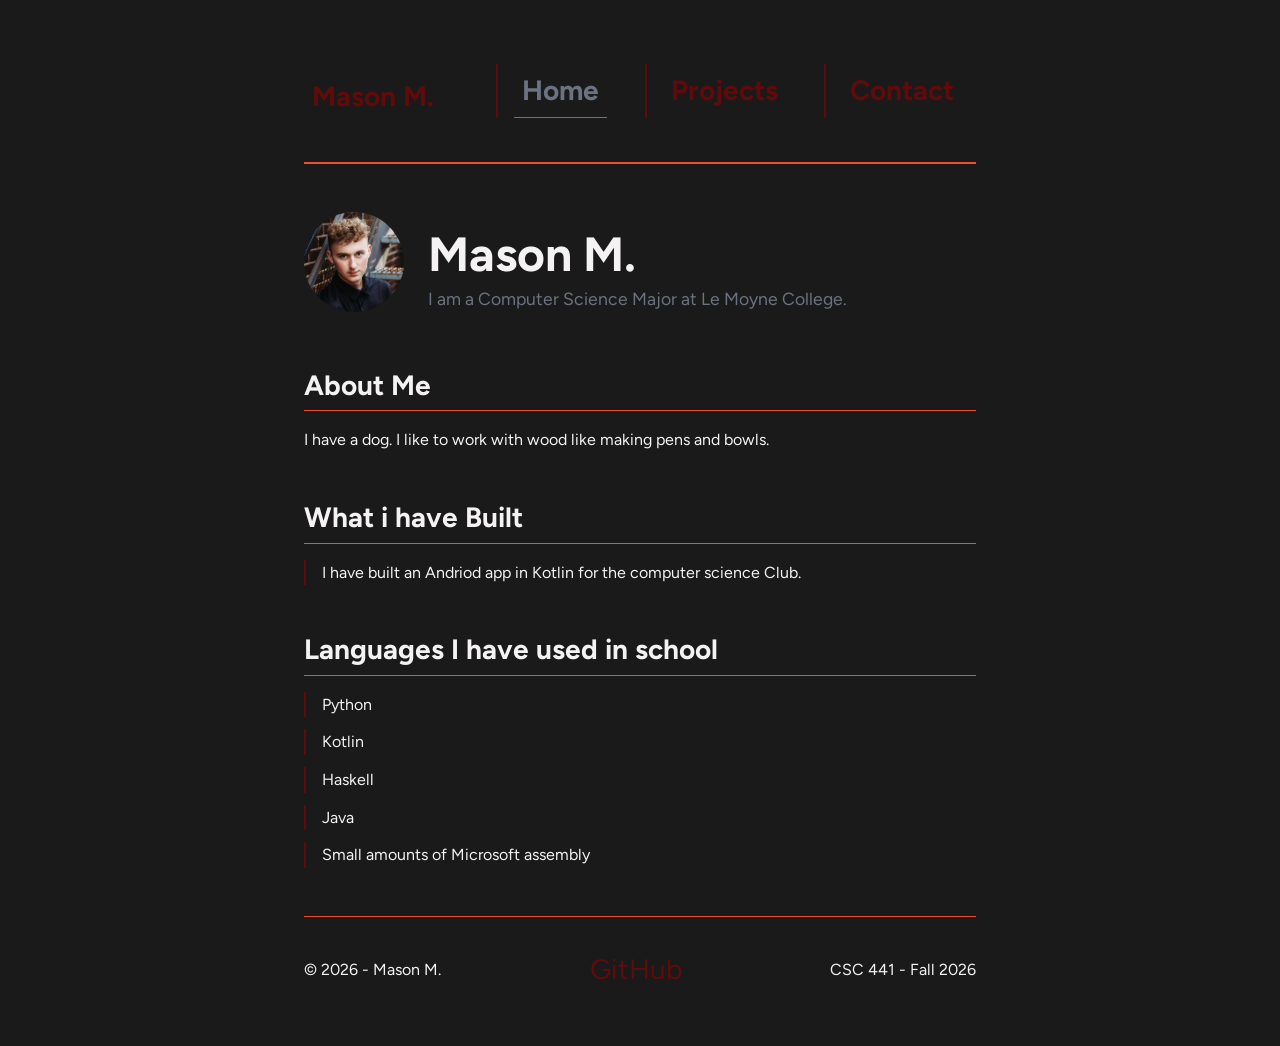
==== index.html @ c5a52460 "Lab 14 Done" ====
<!DOCTYPE html>
<html lang="en">

<head>
    <meta charset="UTF-8">
    <meta name="viewport" content="width=device-width, initial-scale=1.0">
    <title>Mason M.</title>
    <!-- Class 12: Step 1 - a typeface i choose -->
    <link rel="preconnect" href="https://fonts.googleapis.com">
    <link rel="preconnect" href="https://fonts.gstatic.com" crossorigin>
    <link href="https://fonts.googleapis.com/css2?family=Figtree:wght@400;700&display=swap" rel="stylesheet">
    <link rel="stylesheet" href="styles.css">
</head>

<body>
     <!-- Class 12 : step 2 : Navigation-->
     <nav>
        <!-- Lab 13 : Task 5 - name link-->
        <a href="index.html">Mason M.</a>
        <ul>
            <!-- Lab 13 : Task 1 - Adding current to links to -->
            <li><a href="index.html" class="current">Home</a></li>
            <li><a href="projects.html">Projects</a></li>
            <!-- Lab 13 : Task 3 - Adding page 3 nav-->
            <li><a href="contact.html">Contact</a></li>
        </ul>
     </nav>
    <!-- Class 11 - Step 2: the page -->
    <header>
        <!-- Class 12 : Step 3 - an image -->
        <img src="images/me.jpg" alt="Portrait of Mason M." class="portrait">
        <!-- Lab 12 : Task 1 - group the text so it stacks beside the photo -->
        <div>
            <h1>Mason M.</h1>
            <p>I am a Computer Science Major at Le Moyne College.</p>
        </div>
    </header>

    <main>
        <section>
            <h2>About Me</h2>
            <p>I have a dog. I like to work with wood like making pens and bowls.</p>
        </section>

        <section>
            <h2>What i have Built</h2>
            <ul>
                <li>I have built an Andriod app in Kotlin for the computer science Club.</li>
            </ul>
        </section>
        <!-- Lab 11 - Task 2 - make a new section -->
        <section>
            <h2>Languages I have used in school</h2>
            <ul>
                <li>Python</li>
                <li>Kotlin</li>
                <li>Haskell</li>
                <li>Java</li>
                <li>Small amounts of Microsoft assembly</li>
            </ul>
        </section>
    </main>

    <footer>
        <!-- Lab 12 : Task 3 - two things in the footer -->
        <p> © 2026 - Mason M.</p>
        <!-- Lab 11 - Task 3 - a link off my page -->
        <a href="https://github.com/MasonMcManmon/csc441-web-mason.git" target="_blank" rel="noopener">GitHub</a>
        <P>CSC 441 - Fall 2026</P>
    </footer>

</body>

</html>
---- styles.css ----
/* Class 11 - Step 4: Basics */

:root {
    --text: #f4f2f2;
    --text-muted: #6b7280;
    --accent: #600b0b;
    --background: #1a1a1a;
    --border: #ef4f2f;
}

body {
    font-family: "Figtree", system-ui, -apple-system, "Segoe UI", sans-serif;
    color: var(--text);
    background: var(--background);
    line-height: 1.6;
    max-width: 42rem;
    margin: 0 auto;
    padding: 3rem 1.5rem;
}

h1 { 
    font-size: 3.0rem;   /* Class 12: Step 2 - my own scale */
    line-height: 1.1;
    margin-bottom: 0.25rem; 
}

header p { color: var(--text-muted); font-size: 1.1rem; margin-top: 0;}

header {
    /* Lab 12 : Task 4 - let the header stack when there isnt room */
    flex-wrap: wrap;
    display: flex;
    align-items: center;
    gap: 1.5rem;
}

h2 {
    font-size: 1.75rem;
    line-height: 1.2;
    margin-top: 2.5rem;
    border-bottom: 1px solid var(--border);
    padding-bottom: 0.5rem;
    margin-bottom: 1rem;
}

p {
    font-size: 1rem;
    margin-bottom: 1rem;
}

/* Lab 12 : Task 3 - Footer */
/* Lab 14 : Task 4 - footer stacks on narrow screens */
footer { 
    display: flex;
    flex-direction: column;
    gap: 0.5rem;
    align-items: center;
    border-top: 1px solid var(--border);
    padding-top: 1.5rem;
}
/* Lab 14 : Task 4 - footer stacks on narrow screens */
@media (min-width: 48rem) {
    footer {
        flex-direction: row;
        justify-content: space-between;
    }
}

/* Lab 11 - Task 4 - Links */

a {
    color: var(--accent);
    text-decoration: none;
    border-bottom: 1px solid transparent;
    font-size: 1.75rem;
}

a:hover { 
    border-bottom-color: var(--accent);
    font-size: 1.75rem;
}

.portrait {
    width: 100px;
    height: 100px;
    object-fit: cover;
    border-radius: 50px;
}

section {
    margin-bottom: 3rem;
}

/* Lab 12 : Task 3 - list without bullets*/
ul {
    list-style: none;
    padding-left: 0;
}

li {
    margin-bottom: 0.75rem;
    padding-left: 1rem;
    border-left: 2px solid var(--accent);
    border-right: 14px solid transparent;
}

/* Class 13 : Step 3 : The nav bar */
/* Lab 13 : Step 4 - separate the var from the header*/
nav {
    text-decoration: none;
    font-weight: 700;
    padding-bottom: 1rem;
    border-bottom: 2px solid var(--border);
    margin-bottom: 2rem;
    display: flex;
    justify-content: space-between;
    align-items: center;
}


nav a:hover {
    border-bottom-color: var(--accent);

}

/* Lab 13 : Task 1 - Current color style */
nav a.current {
    border-bottom-color: var(--text-muted);
    color: var(--text-muted)
}
/* Lab 13 : Task 5 - On my own */
nav a:focus-visible {
    outline: 2px solid var (--accent); 
}
/* Lab 13 : Task 5 - On my own */
/*Lab 14 : Task 1 - The nav stacks on narrow screens */
nav ul {
    list-style: none;
    padding-left: 0;
    display: flex;
    flex-direction: column;
    align-items: flex-end;
    gap: 0.75rem;
}

nav a {
    display: inline-block;
    padding: 0.25rem 0.5rem;
}
/*Lab 14 : Task 1 - The nav stacks on narrow screens */
@media (min-width: 48rem) {
    nav ul {
        flex-direction: row;
        gap: 1.5rem;
    }
}

/* Class 14 : Task 2 - the cards go in a row*/
.cards {
    display: flex;
    /* Lab 14 : Task 6 - Allow wrapping */
    flex-wrap: wrap;
    /* Class 14 : Task 3 - stack by default */
    flex-direction: column;
    gap: 1.5rem;
}

.card {
    flex: 1;
    padding: 1.5rem;
    border: 1px solid var(--border);
    border-radius: 8px;
}
/* Class 14 : Step 3 - a row when there's room*/
@media (min-width: 48rem) {
    .cards {
        flex-direction: row;
        gap: 1.5rem;
    }
}

/* Lab 14 : Task 5 - Fixed Image size */
img {
    max-width: 100%;
    height: auto;
}
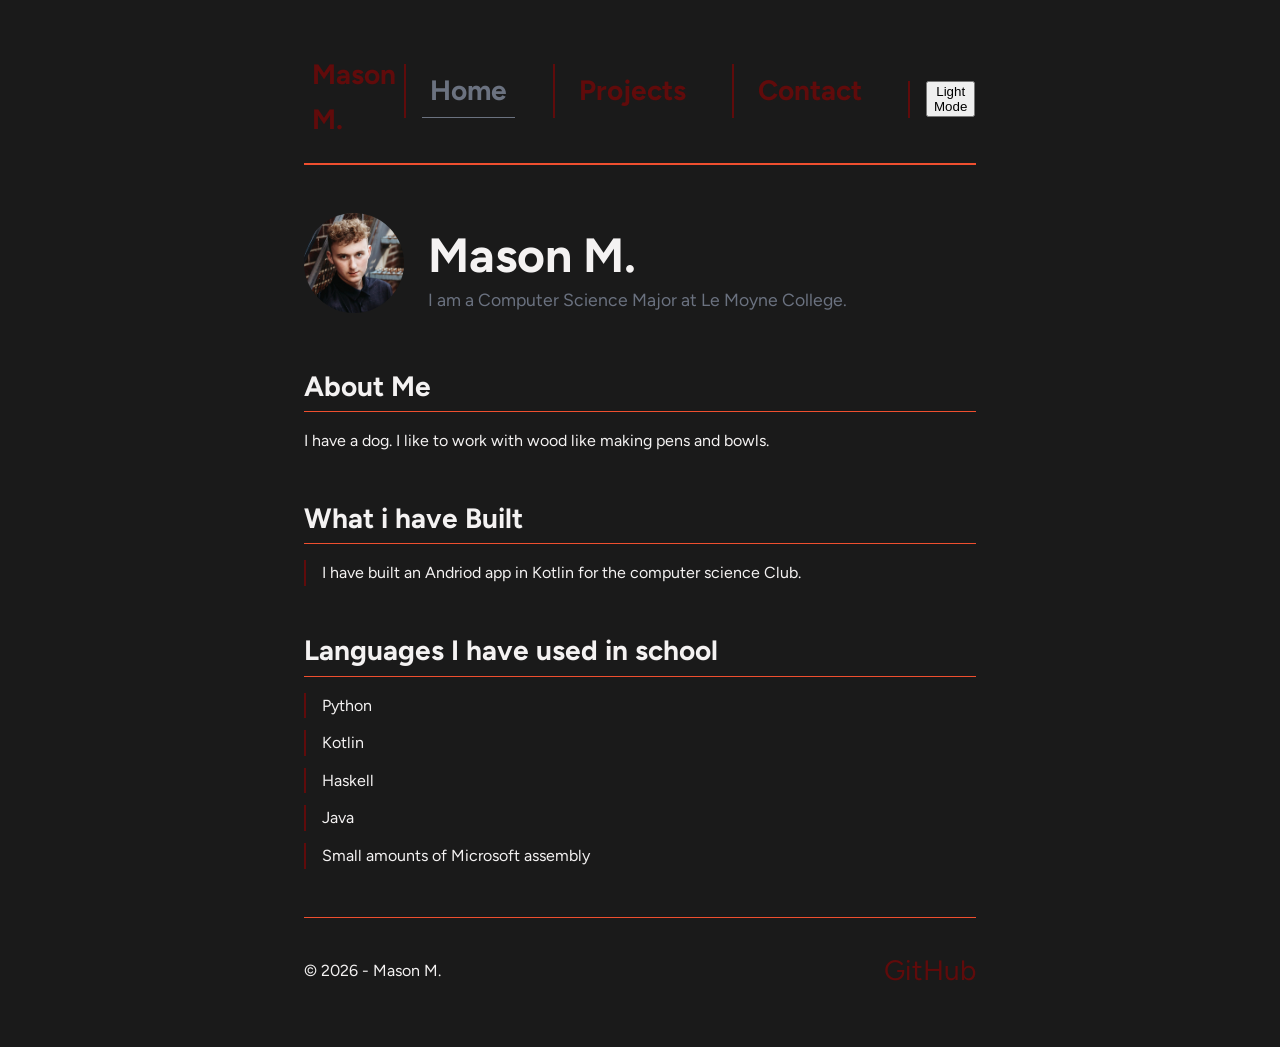
==== commit f5cf0ae2: "S15 Done" ====
--- a/index.html
+++ b/index.html
@@ -10,6 +10,8 @@
     <link rel="preconnect" href="https://fonts.gstatic.com" crossorigin>
     <link href="https://fonts.googleapis.com/css2?family=Figtree:wght@400;700&display=swap" rel="stylesheet">
     <link rel="stylesheet" href="styles.css">
+    <!-- Class 15: Step 1 - My third file -->
+    <script src="script.js" defer></script>
 </head>
 
 <body>
@@ -23,6 +25,8 @@
             <li><a href="projects.html">Projects</a></li>
             <!-- Lab 13 : Task 3 - Adding page 3 nav-->
             <li><a href="contact.html">Contact</a></li>
+            <!-- Class 15 : Step 3 - A Theme Button -->        
+            <li><button id="theme-toggle" type="button">Light Mode</button></li>
         </ul>
      </nav>
     <!-- Class 11 - Step 2: the page -->
@@ -63,10 +67,11 @@
 
     <footer>
         <!-- Lab 12 : Task 3 - two things in the footer -->
-        <p> © 2026 - Mason M.</p>
+         <!-- Class 15 : Step 2 - The year written by Java Script -->
+        <p> © <span id="year"></span> - Mason M.</p>
+        <p> </p>
         <!-- Lab 11 - Task 3 - a link off my page -->
         <a href="https://github.com/MasonMcManmon/csc441-web-mason.git" target="_blank" rel="noopener">GitHub</a>
-        <P>CSC 441 - Fall 2026</P>
     </footer>
 
 </body>
--- a/styles.css
+++ b/styles.css
@@ -185,3 +185,11 @@
     height: auto;
 }
 
+body.Light {
+    --text: Black;
+    --text-muted: Silver;
+    --accent: SkyBlue;
+    --background: White;
+    --border: dimgrey;
+}
+
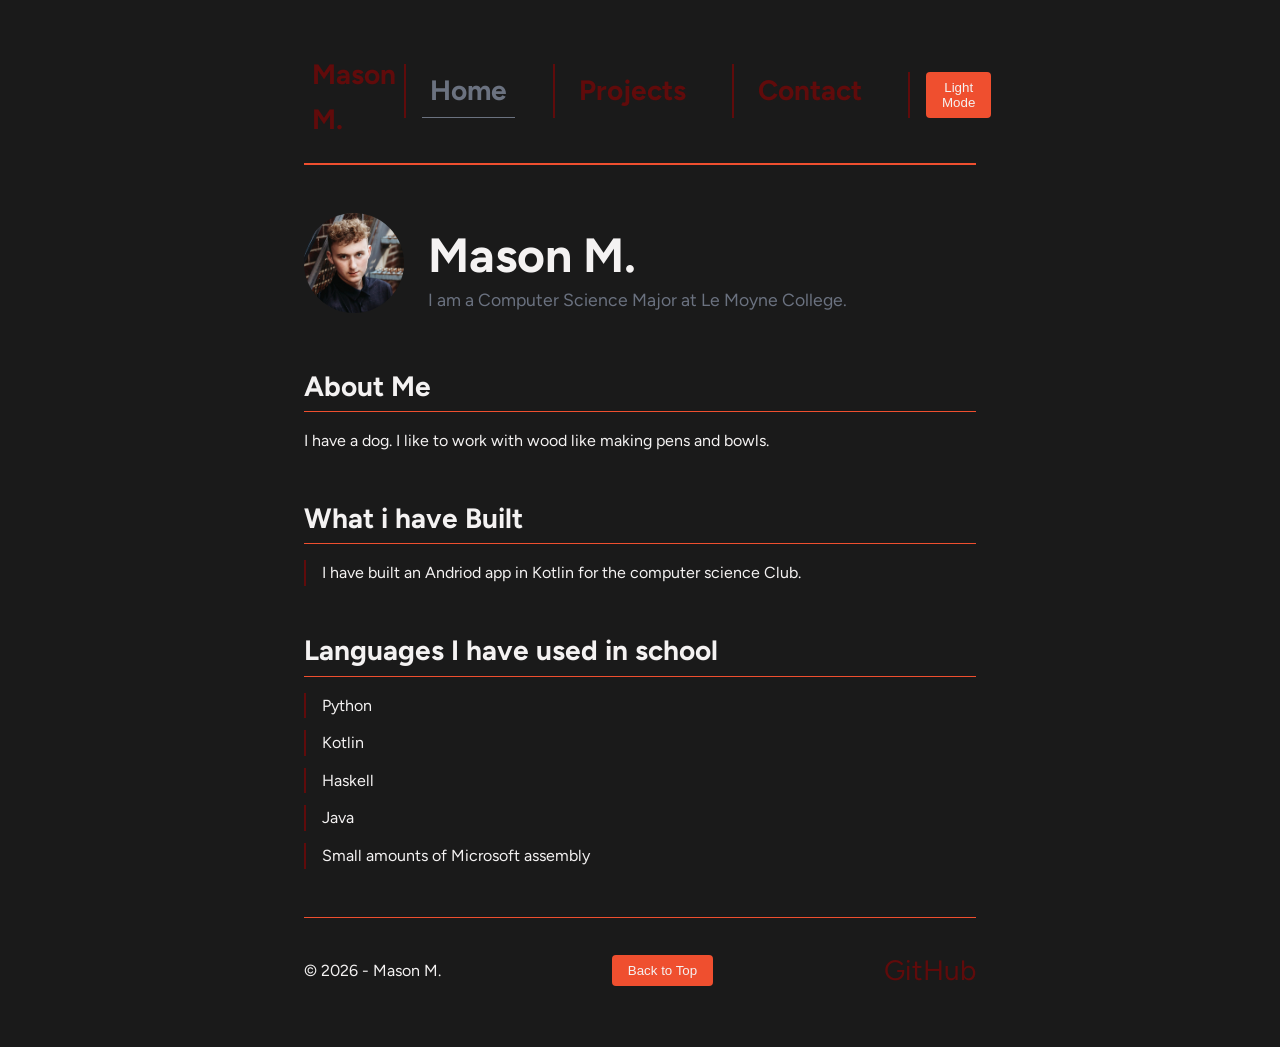
==== commit 6d182624: "Lab 15 Done" ====
--- a/index.html
+++ b/index.html
@@ -69,7 +69,7 @@
         <!-- Lab 12 : Task 3 - two things in the footer -->
          <!-- Class 15 : Step 2 - The year written by Java Script -->
         <p> © <span id="year"></span> - Mason M.</p>
-        <p> </p>
+        <button id="Back-to-top" type="button">Back to Top</button>
         <!-- Lab 11 - Task 3 - a link off my page -->
         <a href="https://github.com/MasonMcManmon/csc441-web-mason.git" target="_blank" rel="noopener">GitHub</a>
     </footer>
--- a/styles.css
+++ b/styles.css
@@ -187,9 +187,17 @@
 
 body.Light {
     --text: Black;
-    --text-muted: Silver;
-    --accent: SkyBlue;
+    --text-muted: rgb(62, 60, 60);
+    --accent: #600b0b;
     --background: White;
-    --border: dimgrey;
-}
-
+    --border: #ef4f2f;
+}
+
+button {
+    background-color: var(--border);
+    color: var(--text);
+    border: none;
+    padding: 0.5rem 1rem;
+    border-radius: 4px;
+    cursor: pointer;
+}
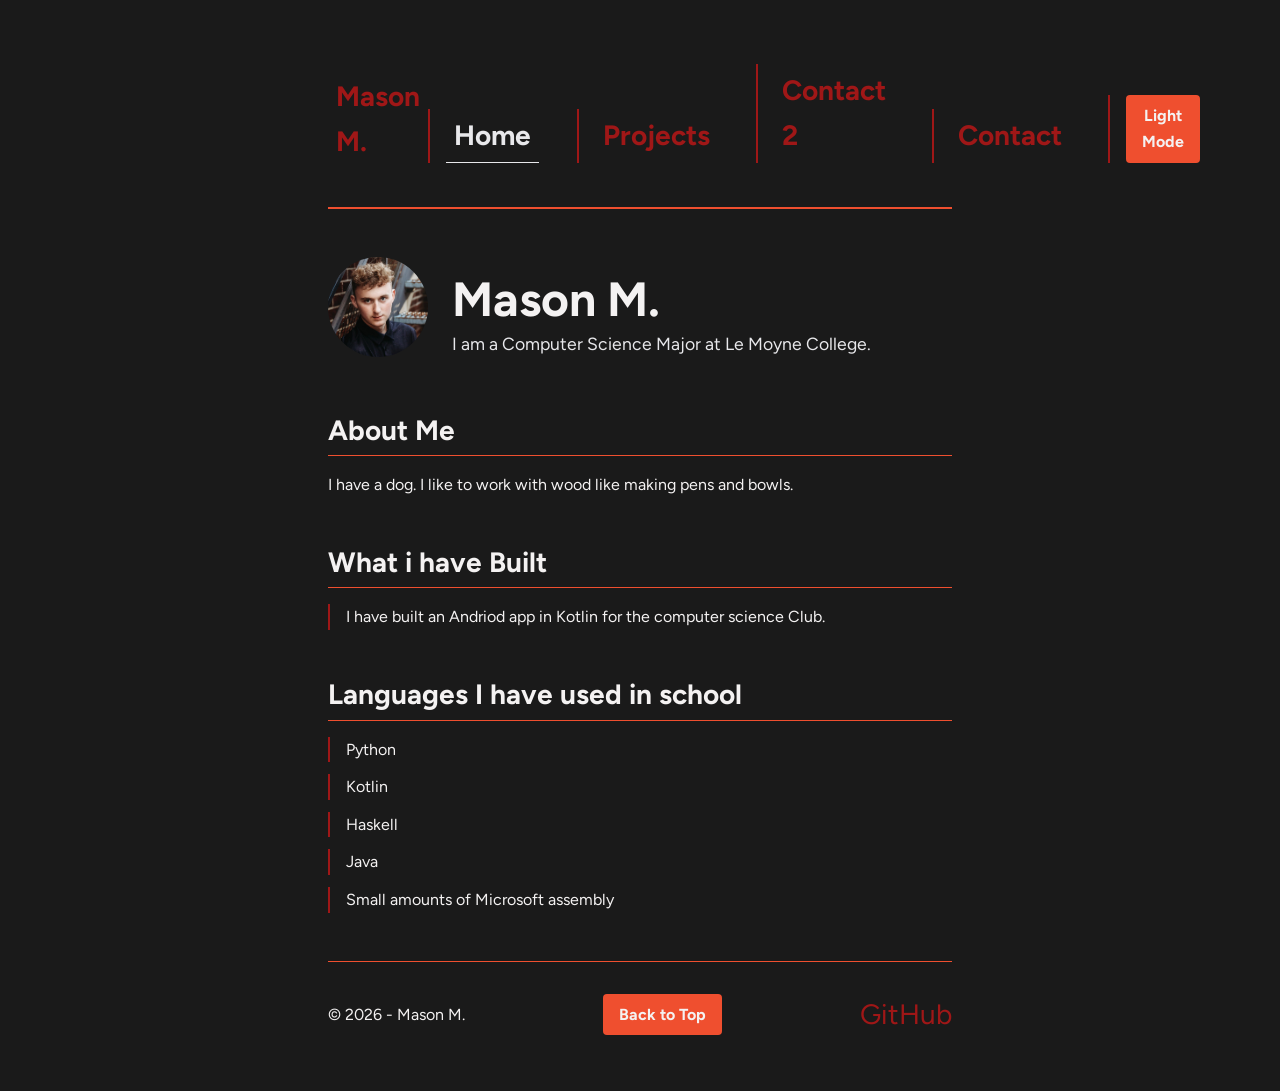
==== commit a4a56ba7: "S16 Done" ====
--- a/index.html
+++ b/index.html
@@ -23,6 +23,12 @@
             <!-- Lab 13 : Task 1 - Adding current to links to -->
             <li><a href="index.html" class="current">Home</a></li>
             <li><a href="projects.html">Projects</a></li>
+
+
+            <!-- Class 16 : Step 1 - The contact page 2 link -->
+            <li><a href="contact2.html">Contact 2</a></li>
+
+
             <!-- Lab 13 : Task 3 - Adding page 3 nav-->
             <li><a href="contact.html">Contact</a></li>
             <!-- Class 15 : Step 3 - A Theme Button -->        
--- a/styles.css
+++ b/styles.css
@@ -1,9 +1,14 @@
+/* Class 16 : Step 3 - padding count inside width not on top of  */
+* {
+    box-sizing: border-box;
+}
+
 /* Class 11 - Step 4: Basics */
 
 :root {
     --text: #f4f2f2;
-    --text-muted: #6b7280;
-    --accent: #600b0b;
+    --text-muted: #e8e8eb;
+    --accent: #9f1717;
     --background: #1a1a1a;
     --border: #ef4f2f;
 }
@@ -188,16 +193,58 @@
 body.Light {
     --text: Black;
     --text-muted: rgb(62, 60, 60);
-    --accent: #600b0b;
+    --accent: #9f1717;
     --background: White;
     --border: #ef4f2f;
 }
 
 button {
+    font: inherit;
+    font-weight: 700;
     background-color: var(--border);
     color: var(--text);
     border: none;
     padding: 0.5rem 1rem;
     border-radius: 4px;
     cursor: pointer;
+}
+
+/* Class 16 : Step 3 - the form */
+
+form label {
+    display: block;
+    font-weight: 700;
+    margin-bottom: 0.25rem;
+}
+
+form input, form textarea {
+    font: inherit;
+    width: 100%;
+    padding: 0.5rem;
+    border: 1px solid var(--border);
+    scroll-padding-block-start: 5px;
+    border-radius: 4px;
+    background-color: var(--background);
+    color: var(--text);
+}
+
+form input:focus, form textarea:focus {
+    outline: 2px solid var(--accent);
+    outline-offset: 2px;
+}
+
+form button {
+    font: inherit;
+    font-weight: 700;
+    color: var(--text);
+    background-color: var(--text-muted);
+    border: none;
+    border-radius: 4px;
+    padding: 0.6rem;
+    cursor: pointer;
+}
+
+#form-status {
+    font-weight: 700;
+    color: var(red)
 }
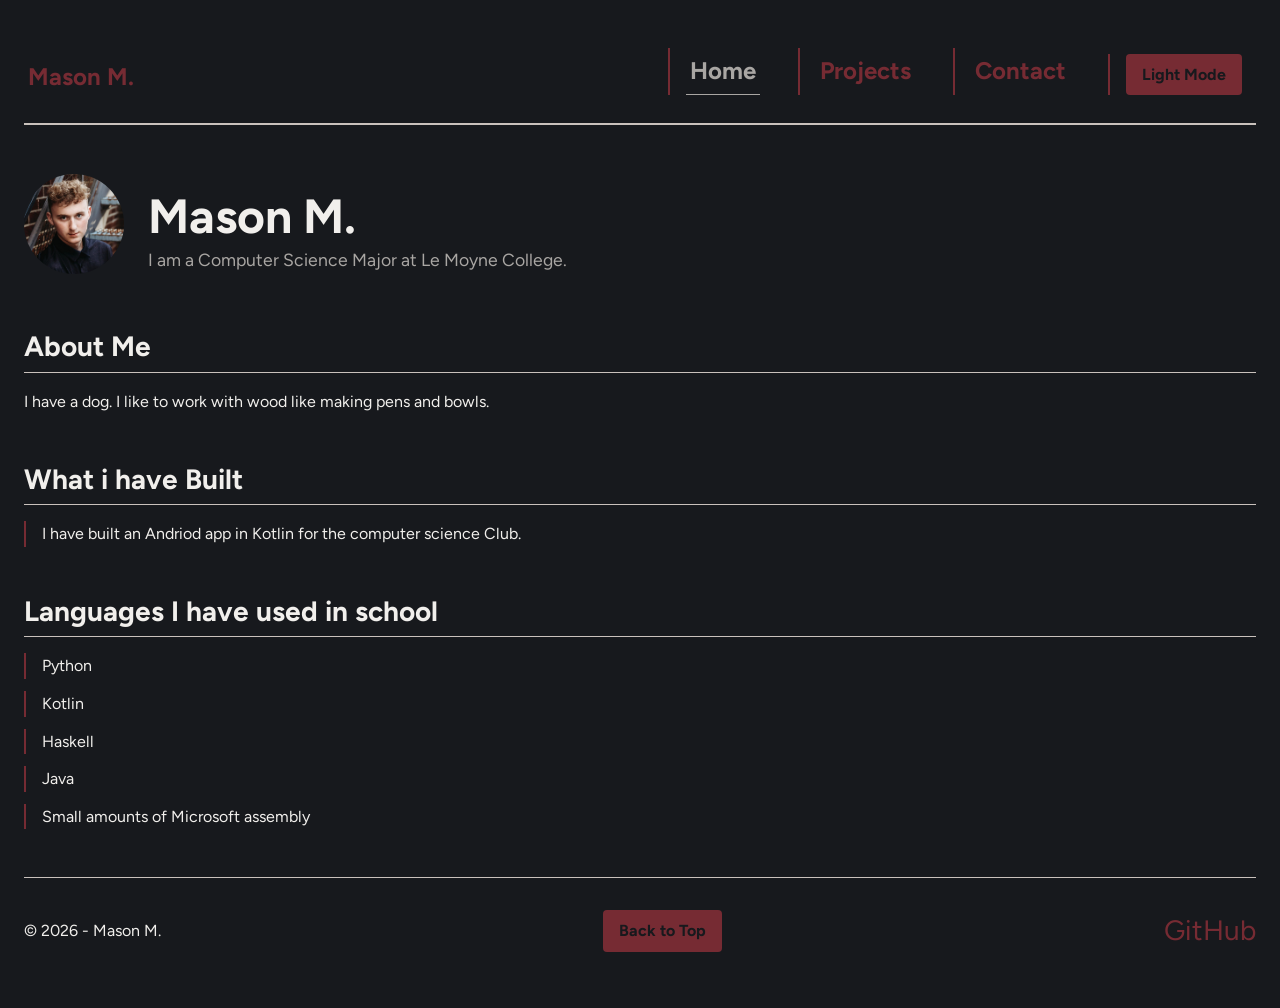
==== commit 5133472f: "Lab 16 Done" ====
--- a/index.html
+++ b/index.html
@@ -23,12 +23,6 @@
             <!-- Lab 13 : Task 1 - Adding current to links to -->
             <li><a href="index.html" class="current">Home</a></li>
             <li><a href="projects.html">Projects</a></li>
-
-
-            <!-- Class 16 : Step 1 - The contact page 2 link -->
-            <li><a href="contact2.html">Contact 2</a></li>
-
-
             <!-- Lab 13 : Task 3 - Adding page 3 nav-->
             <li><a href="contact.html">Contact</a></li>
             <!-- Class 15 : Step 3 - A Theme Button -->        
--- a/styles.css
+++ b/styles.css
@@ -6,11 +6,15 @@
 /* Class 11 - Step 4: Basics */
 
 :root {
-    --text: #f4f2f2;
-    --text-muted: #e8e8eb;
-    --accent: #9f1717;
-    --background: #1a1a1a;
-    --border: #ef4f2f;
+    --text: #F1EFEC;
+    --text-muted: #A9A6A3;
+    --accent: #762B33;
+    --background: #17191D;
+    --border: #C9C1BC;
+    --error: lightsalmon;
+}
+head {
+    width: 100%;
 }
 
 body {
@@ -18,7 +22,7 @@
     color: var(--text);
     background: var(--background);
     line-height: 1.6;
-    max-width: 42rem;
+    max-width: 90rem;
     margin: 0 auto;
     padding: 3rem 1.5rem;
 }
@@ -82,7 +86,6 @@
 
 a:hover { 
     border-bottom-color: var(--accent);
-    font-size: 1.75rem;
 }
 
 .portrait {
@@ -112,14 +115,15 @@
 /* Class 13 : Step 3 : The nav bar */
 /* Lab 13 : Step 4 - separate the var from the header*/
 nav {
-    text-decoration: none;
+    display: flex;
+    justify-content: space-between;
+    align-items: center;
+    flex-wrap: wrap;
+    gap: 1rem;
     font-weight: 700;
     padding-bottom: 1rem;
     border-bottom: 2px solid var(--border);
     margin-bottom: 2rem;
-    display: flex;
-    justify-content: space-between;
-    align-items: center;
 }
 
 
@@ -140,17 +144,21 @@
 /* Lab 13 : Task 5 - On my own */
 /*Lab 14 : Task 1 - The nav stacks on narrow screens */
 nav ul {
-    list-style: none;
-    padding-left: 0;
-    display: flex;
-    flex-direction: column;
-    align-items: flex-end;
+    display: flex;
+    flex-wrap: wrap;
+    justify-content: flex-end;
+    flex-direction: column; 
+    align-items: flex-end; 
     gap: 0.75rem;
+    List-style: none;
+    padding: 0;
+    margin: 0;
 }
 
 nav a {
     display: inline-block;
-    padding: 0.25rem 0.5rem;
+    font-size: 1.5rem;
+    padding: 0.25rem;
 }
 /*Lab 14 : Task 1 - The nav stacks on narrow screens */
 @media (min-width: 48rem) {
@@ -191,18 +199,19 @@
 }
 
 body.Light {
-    --text: Black;
-    --text-muted: rgb(62, 60, 60);
-    --accent: #9f1717;
-    --background: White;
-    --border: #ef4f2f;
+    --text: #292629;
+    --text-muted: #706B6D;
+    --accent: #592027;
+    --background: #F5F2EF;
+    --border: #292B30;
+    --error: crimson;
 }
 
 button {
     font: inherit;
     font-weight: 700;
-    background-color: var(--border);
-    color: var(--text);
+    background-color: var(--accent);
+    color: var(--background);
     border: none;
     padding: 0.5rem 1rem;
     border-radius: 4px;
@@ -236,10 +245,11 @@
 form button {
     font: inherit;
     font-weight: 700;
-    color: var(--text);
-    background-color: var(--text-muted);
+    color: var(--background);
+    background-color: var(--accent);
     border: none;
     border-radius: 4px;
+    min-height: 44px;
     padding: 0.6rem;
     cursor: pointer;
 }
@@ -247,4 +257,20 @@
 #form-status {
     font-weight: 700;
     color: var(red)
+}
+
+#Contact-Form .form-row {
+    display: flex;
+    flex-direction: row;
+    gap: 1rem;
+}
+
+#Contact-Form .form-row p {
+    flex: 1;
+    min-width: 0;
+}
+
+/* Lab 16 : Task 1 - The error state */
+#Form-Status.error {
+    color: var(--error);
 }
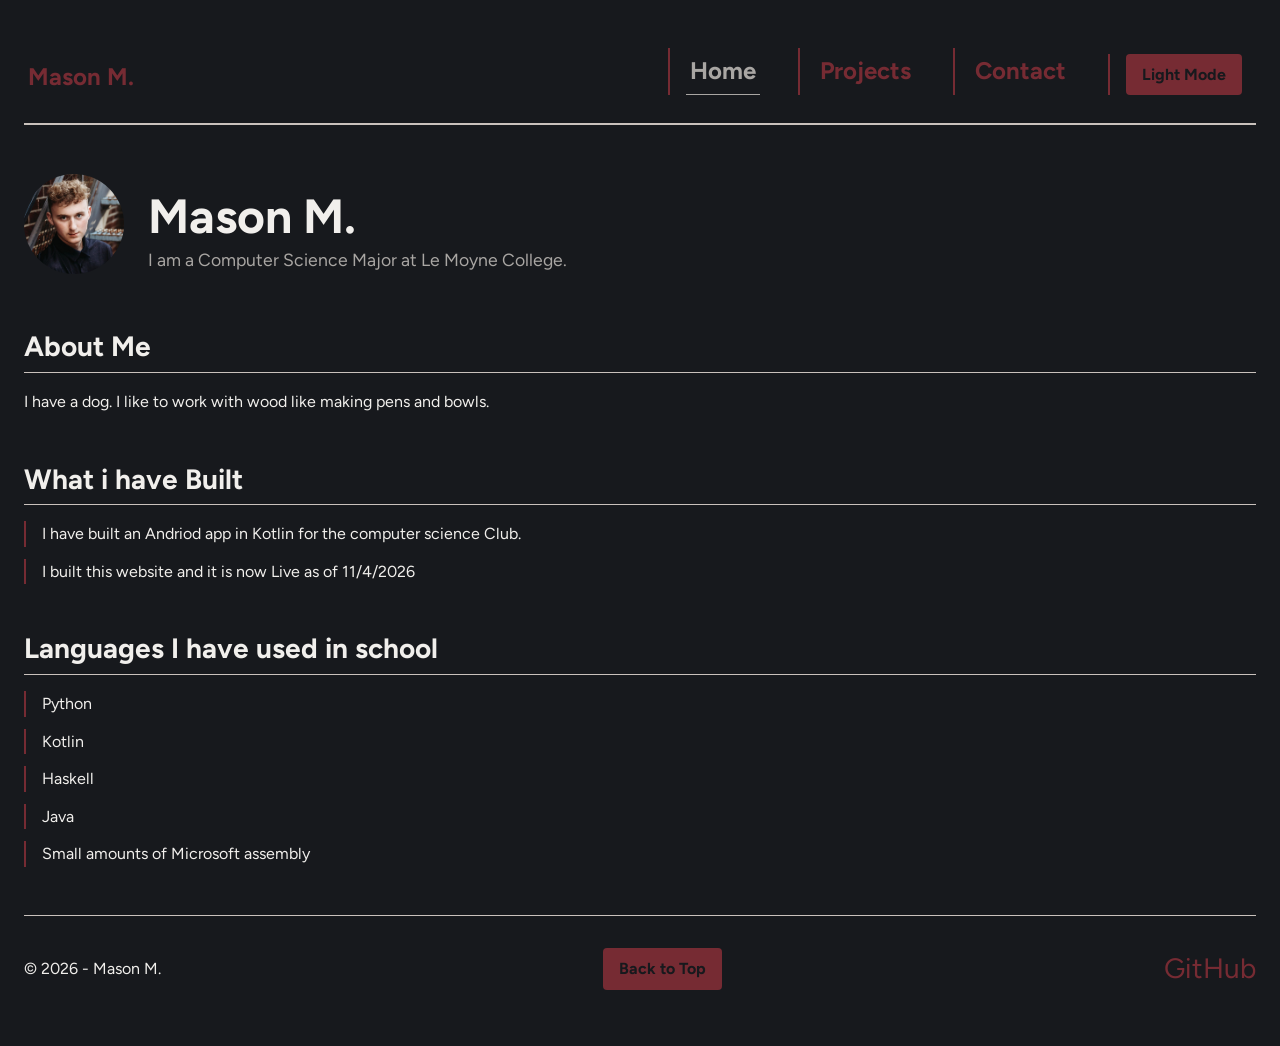
==== commit a293ea42: "Lab 17 Done" ====
--- a/index.html
+++ b/index.html
@@ -50,6 +50,7 @@
             <h2>What i have Built</h2>
             <ul>
                 <li>I have built an Andriod app in Kotlin for the computer science Club.</li>
+                <li>I built this website and it is now Live as of 11/4/2026</li>
             </ul>
         </section>
         <!-- Lab 11 - Task 2 - make a new section -->
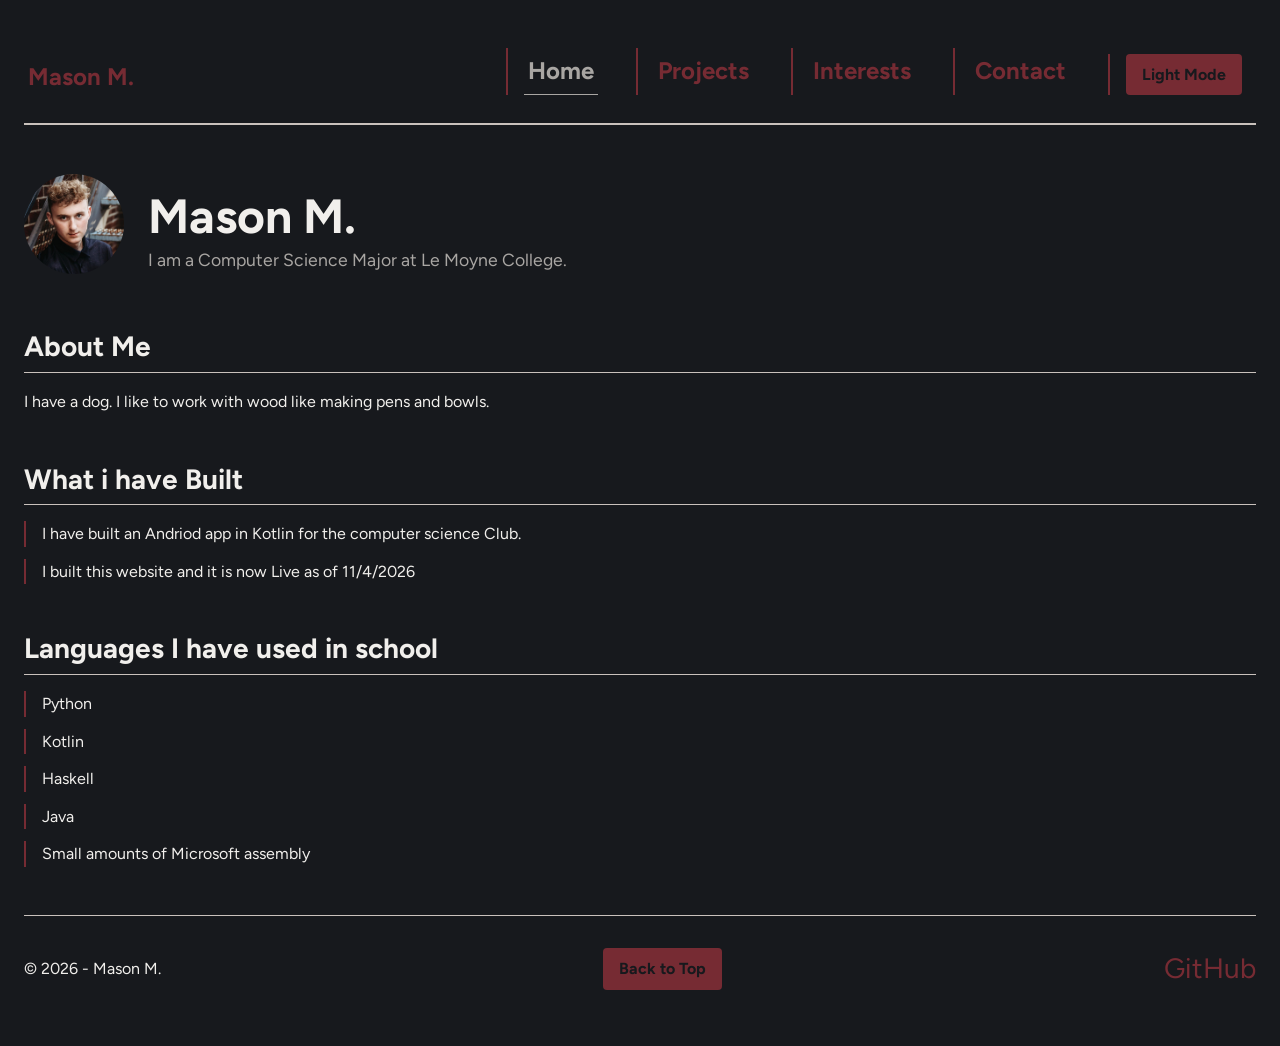
==== commit 9dde94f7: "S20 Done" ====
--- a/index.html
+++ b/index.html
@@ -15,20 +15,21 @@
 </head>
 
 <body>
-     <!-- Class 12 : step 2 : Navigation-->
-     <nav>
+    <!-- Class 12 : step 2 : Navigation-->
+    <nav>
         <!-- Lab 13 : Task 5 - name link-->
         <a href="index.html">Mason M.</a>
         <ul>
             <!-- Lab 13 : Task 1 - Adding current to links to -->
             <li><a href="index.html" class="current">Home</a></li>
             <li><a href="projects.html">Projects</a></li>
+            <li><a href="interests.html">Interests</a></li>
             <!-- Lab 13 : Task 3 - Adding page 3 nav-->
             <li><a href="contact.html">Contact</a></li>
-            <!-- Class 15 : Step 3 - A Theme Button -->        
+            <!-- Class 15 : Step 3 - A Theme Button -->
             <li><button id="theme-toggle" type="button">Light Mode</button></li>
         </ul>
-     </nav>
+    </nav>
     <!-- Class 11 - Step 2: the page -->
     <header>
         <!-- Class 12 : Step 3 - an image -->
@@ -50,6 +51,7 @@
             <h2>What i have Built</h2>
             <ul>
                 <li>I have built an Andriod app in Kotlin for the computer science Club.</li>
+                <!-- Lab 17 : Task 3 - something i can see -->
                 <li>I built this website and it is now Live as of 11/4/2026</li>
             </ul>
         </section>
@@ -68,7 +70,7 @@
 
     <footer>
         <!-- Lab 12 : Task 3 - two things in the footer -->
-         <!-- Class 15 : Step 2 - The year written by Java Script -->
+        <!-- Class 15 : Step 2 - The year written by Java Script -->
         <p> © <span id="year"></span> - Mason M.</p>
         <button id="Back-to-top" type="button">Back to Top</button>
         <!-- Lab 11 - Task 3 - a link off my page -->
--- a/styles.css
+++ b/styles.css
@@ -273,4 +273,9 @@
 /* Lab 16 : Task 1 - The error state */
 #Form-Status.error {
     color: var(--error);
+}
+
+/* Class 18 : Task 2 - the honeypot hidden from the people */
+.hidden-field {
+    display: none;
 }
